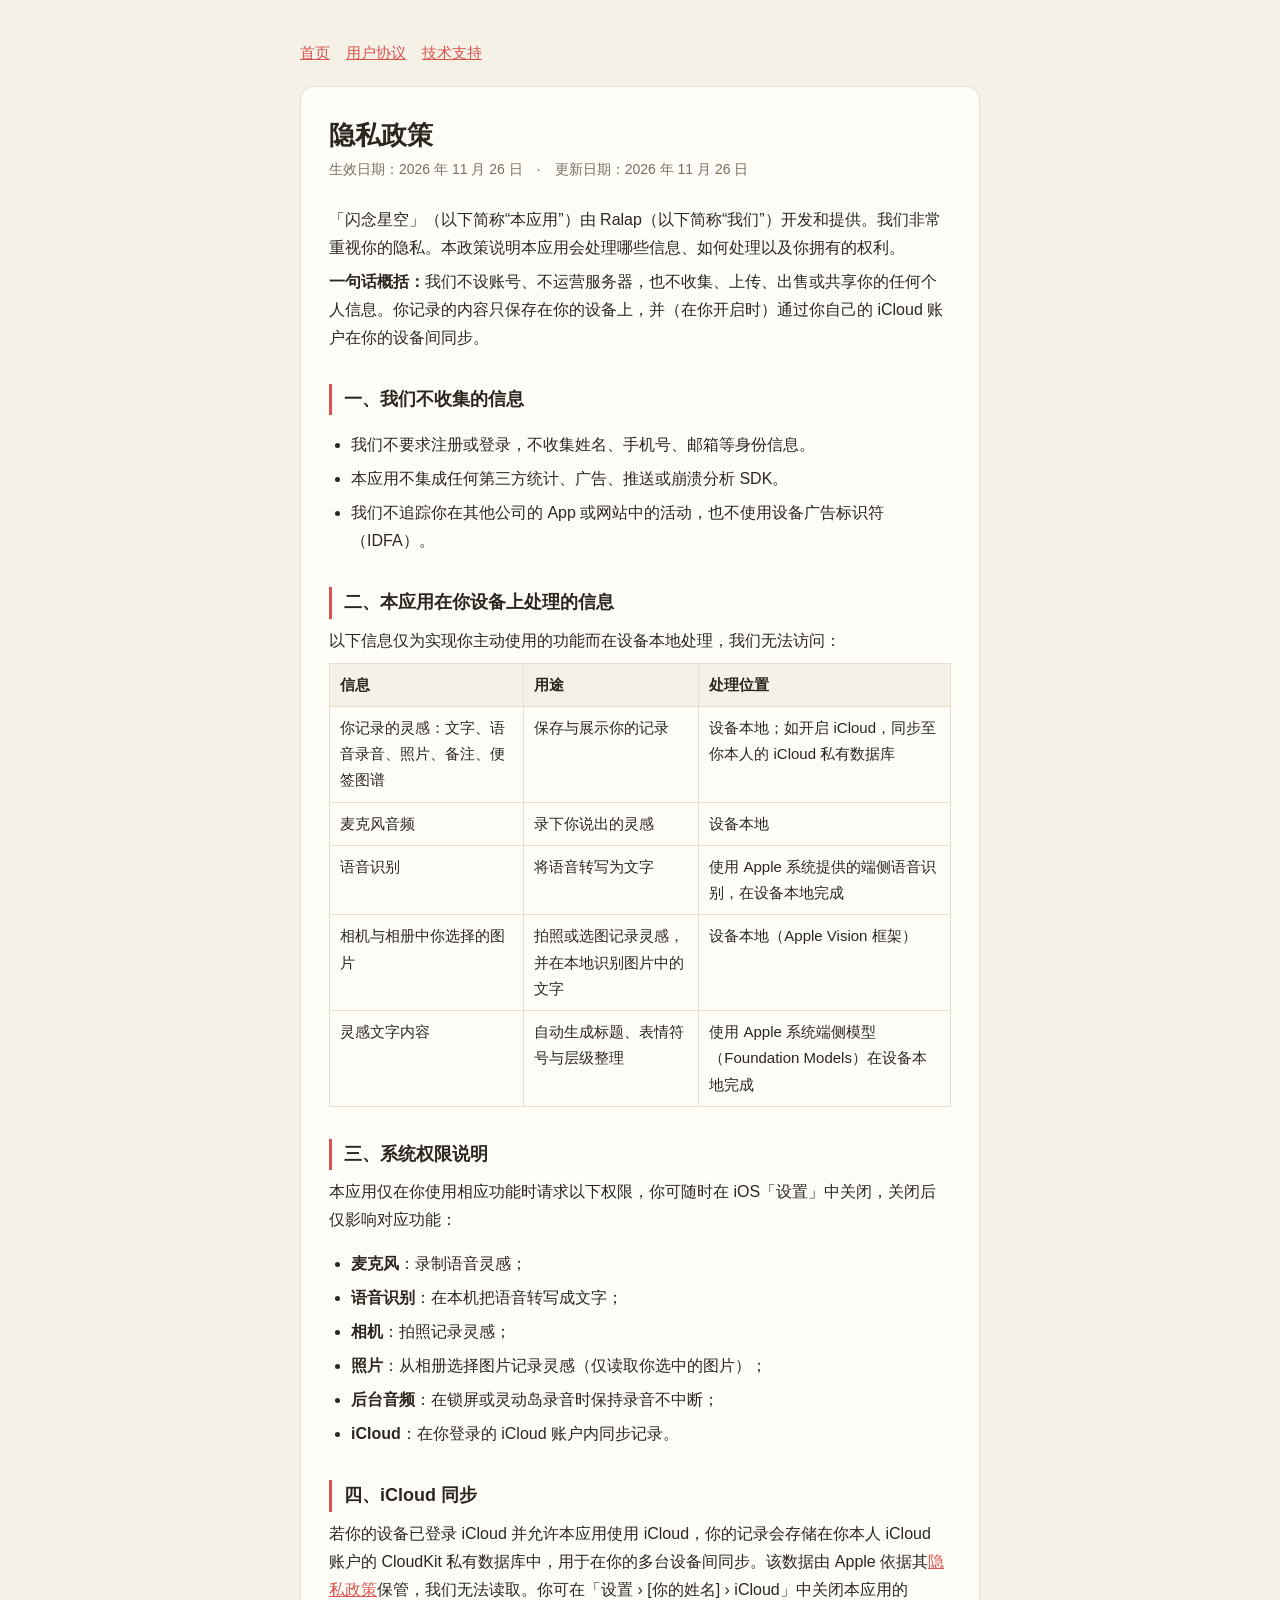
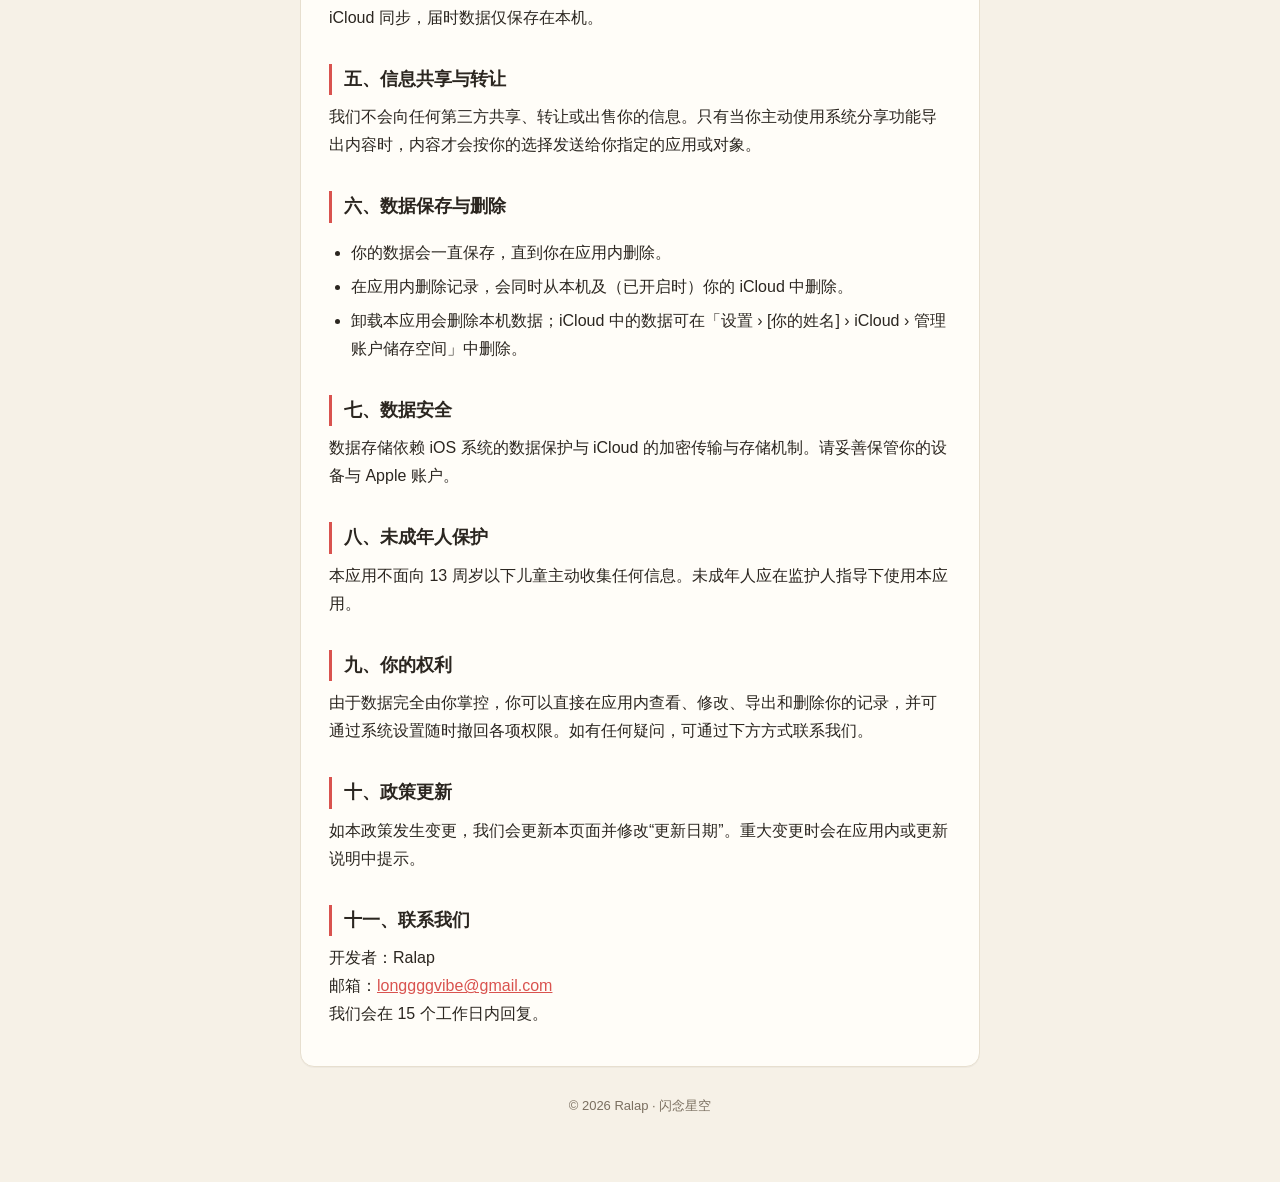
==== privacy.html @ 188cffa5 "闪念星空隐私政策、用户协议与支持页 Co-Authored-By: Claude Opus 5.5 <noreply@anthropic.com>" ====
<!doctype html><html lang="zh-Hans"><head><meta charset="utf-8"><meta name="viewport" content="width=device-width,initial-scale=1">
<title>闪念星空 · 隐私政策</title><link rel="stylesheet" href="style.css"></head><body><main>
<nav><a href="index.html">首页</a><a href="terms.html">用户协议</a><a href="support.html">技术支持</a></nav>
<div class="card">
<h1>隐私政策</h1><p class="meta">生效日期：2026 年 11 月 26 日　·　更新日期：2026 年 11 月 26 日</p>

<p>「闪念星空」（以下简称“本应用”）由 Ralap（以下简称“我们”）开发和提供。我们非常重视你的隐私。本政策说明本应用会处理哪些信息、如何处理以及你拥有的权利。</p>
<p><strong>一句话概括：</strong>我们不设账号、不运营服务器，也不收集、上传、出售或共享你的任何个人信息。你记录的内容只保存在你的设备上，并（在你开启时）通过你自己的 iCloud 账户在你的设备间同步。</p>

<h2>一、我们不收集的信息</h2>
<ul>
<li>我们不要求注册或登录，不收集姓名、手机号、邮箱等身份信息。</li>
<li>本应用不集成任何第三方统计、广告、推送或崩溃分析 SDK。</li>
<li>我们不追踪你在其他公司的 App 或网站中的活动，也不使用设备广告标识符（IDFA）。</li>
</ul>

<h2>二、本应用在你设备上处理的信息</h2>
<p>以下信息仅为实现你主动使用的功能而在设备本地处理，我们无法访问：</p>
<table>
<tr><th>信息</th><th>用途</th><th>处理位置</th></tr>
<tr><td>你记录的灵感：文字、语音录音、照片、备注、便签图谱</td><td>保存与展示你的记录</td><td>设备本地；如开启 iCloud，同步至你本人的 iCloud 私有数据库</td></tr>
<tr><td>麦克风音频</td><td>录下你说出的灵感</td><td>设备本地</td></tr>
<tr><td>语音识别</td><td>将语音转写为文字</td><td>使用 Apple 系统提供的端侧语音识别，在设备本地完成</td></tr>
<tr><td>相机与相册中你选择的图片</td><td>拍照或选图记录灵感，并在本地识别图片中的文字</td><td>设备本地（Apple Vision 框架）</td></tr>
<tr><td>灵感文字内容</td><td>自动生成标题、表情符号与层级整理</td><td>使用 Apple 系统端侧模型（Foundation Models）在设备本地完成</td></tr>
</table>

<h2>三、系统权限说明</h2>
<p>本应用仅在你使用相应功能时请求以下权限，你可随时在 iOS「设置」中关闭，关闭后仅影响对应功能：</p>
<ul>
<li><strong>麦克风</strong>：录制语音灵感；</li>
<li><strong>语音识别</strong>：在本机把语音转写成文字；</li>
<li><strong>相机</strong>：拍照记录灵感；</li>
<li><strong>照片</strong>：从相册选择图片记录灵感（仅读取你选中的图片）；</li>
<li><strong>后台音频</strong>：在锁屏或灵动岛录音时保持录音不中断；</li>
<li><strong>iCloud</strong>：在你登录的 iCloud 账户内同步记录。</li>
</ul>

<h2>四、iCloud 同步</h2>
<p>若你的设备已登录 iCloud 并允许本应用使用 iCloud，你的记录会存储在你本人 iCloud 账户的 CloudKit 私有数据库中，用于在你的多台设备间同步。该数据由 Apple 依据其<a href="https://www.apple.com/legal/privacy/" target="_blank" rel="noopener">隐私政策</a>保管，我们无法读取。你可在「设置 › [你的姓名] › iCloud」中关闭本应用的 iCloud 同步，届时数据仅保存在本机。</p>

<h2>五、信息共享与转让</h2>
<p>我们不会向任何第三方共享、转让或出售你的信息。只有当你主动使用系统分享功能导出内容时，内容才会按你的选择发送给你指定的应用或对象。</p>

<h2>六、数据保存与删除</h2>
<ul>
<li>你的数据会一直保存，直到你在应用内删除。</li>
<li>在应用内删除记录，会同时从本机及（已开启时）你的 iCloud 中删除。</li>
<li>卸载本应用会删除本机数据；iCloud 中的数据可在「设置 › [你的姓名] › iCloud › 管理账户储存空间」中删除。</li>
</ul>

<h2>七、数据安全</h2>
<p>数据存储依赖 iOS 系统的数据保护与 iCloud 的加密传输与存储机制。请妥善保管你的设备与 Apple 账户。</p>

<h2>八、未成年人保护</h2>
<p>本应用不面向 13 周岁以下儿童主动收集任何信息。未成年人应在监护人指导下使用本应用。</p>

<h2>九、你的权利</h2>
<p>由于数据完全由你掌控，你可以直接在应用内查看、修改、导出和删除你的记录，并可通过系统设置随时撤回各项权限。如有任何疑问，可通过下方方式联系我们。</p>

<h2>十、政策更新</h2>
<p>如本政策发生变更，我们会更新本页面并修改“更新日期”。重大变更时会在应用内或更新说明中提示。</p>

<h2>十一、联系我们</h2>
<p>开发者：Ralap<br>邮箱：<a href="mailto:longgggvibe@gmail.com">longgggvibe@gmail.com</a><br>我们会在 15 个工作日内回复。</p>
</div><footer>© 2026 Ralap · 闪念星空</footer></main></body></html>
---- style.css ----
:root{--bg:#f6f1e7;--paper:#fffdf8;--ink:#2b2620;--muted:#7a6f60;--accent:#d9534f;--line:#e7dfcf}
@media (prefers-color-scheme:dark){:root{--bg:#16140f;--paper:#211e18;--ink:#ece6da;--muted:#a3998a;--line:#3a342a}}
*{box-sizing:border-box}
body{margin:0;background:var(--bg);color:var(--ink);font:16px/1.75 -apple-system,BlinkMacSystemFont,"PingFang SC","Helvetica Neue",sans-serif;-webkit-text-size-adjust:100%}
main{max-width:720px;margin:0 auto;padding:40px 20px 64px}
.card{background:var(--paper);border:1px solid var(--line);border-radius:14px;padding:32px 28px;box-shadow:0 1px 0 rgba(0,0,0,.03)}
h1{font-size:26px;line-height:1.3;margin:0 0 4px}
.meta{color:var(--muted);font-size:14px;margin:0 0 24px}
h2{font-size:18px;margin:32px 0 8px;padding-left:12px;border-left:3px solid var(--accent)}
p,li{margin:6px 0}
ul{padding-left:22px}
a{color:var(--accent)}
table{width:100%;border-collapse:collapse;font-size:15px;margin:8px 0}
th,td{border:1px solid var(--line);padding:8px 10px;text-align:left;vertical-align:top}
th{background:var(--bg)}
nav{display:flex;gap:16px;margin-bottom:20px;font-size:15px}
footer{color:var(--muted);font-size:13px;text-align:center;margin-top:28px}
.links a{display:block;padding:16px 18px;margin:12px 0;border:1px solid var(--line);border-radius:12px;text-decoration:none;color:var(--ink);background:var(--bg)}
.links a span{display:block;color:var(--muted);font-size:14px}
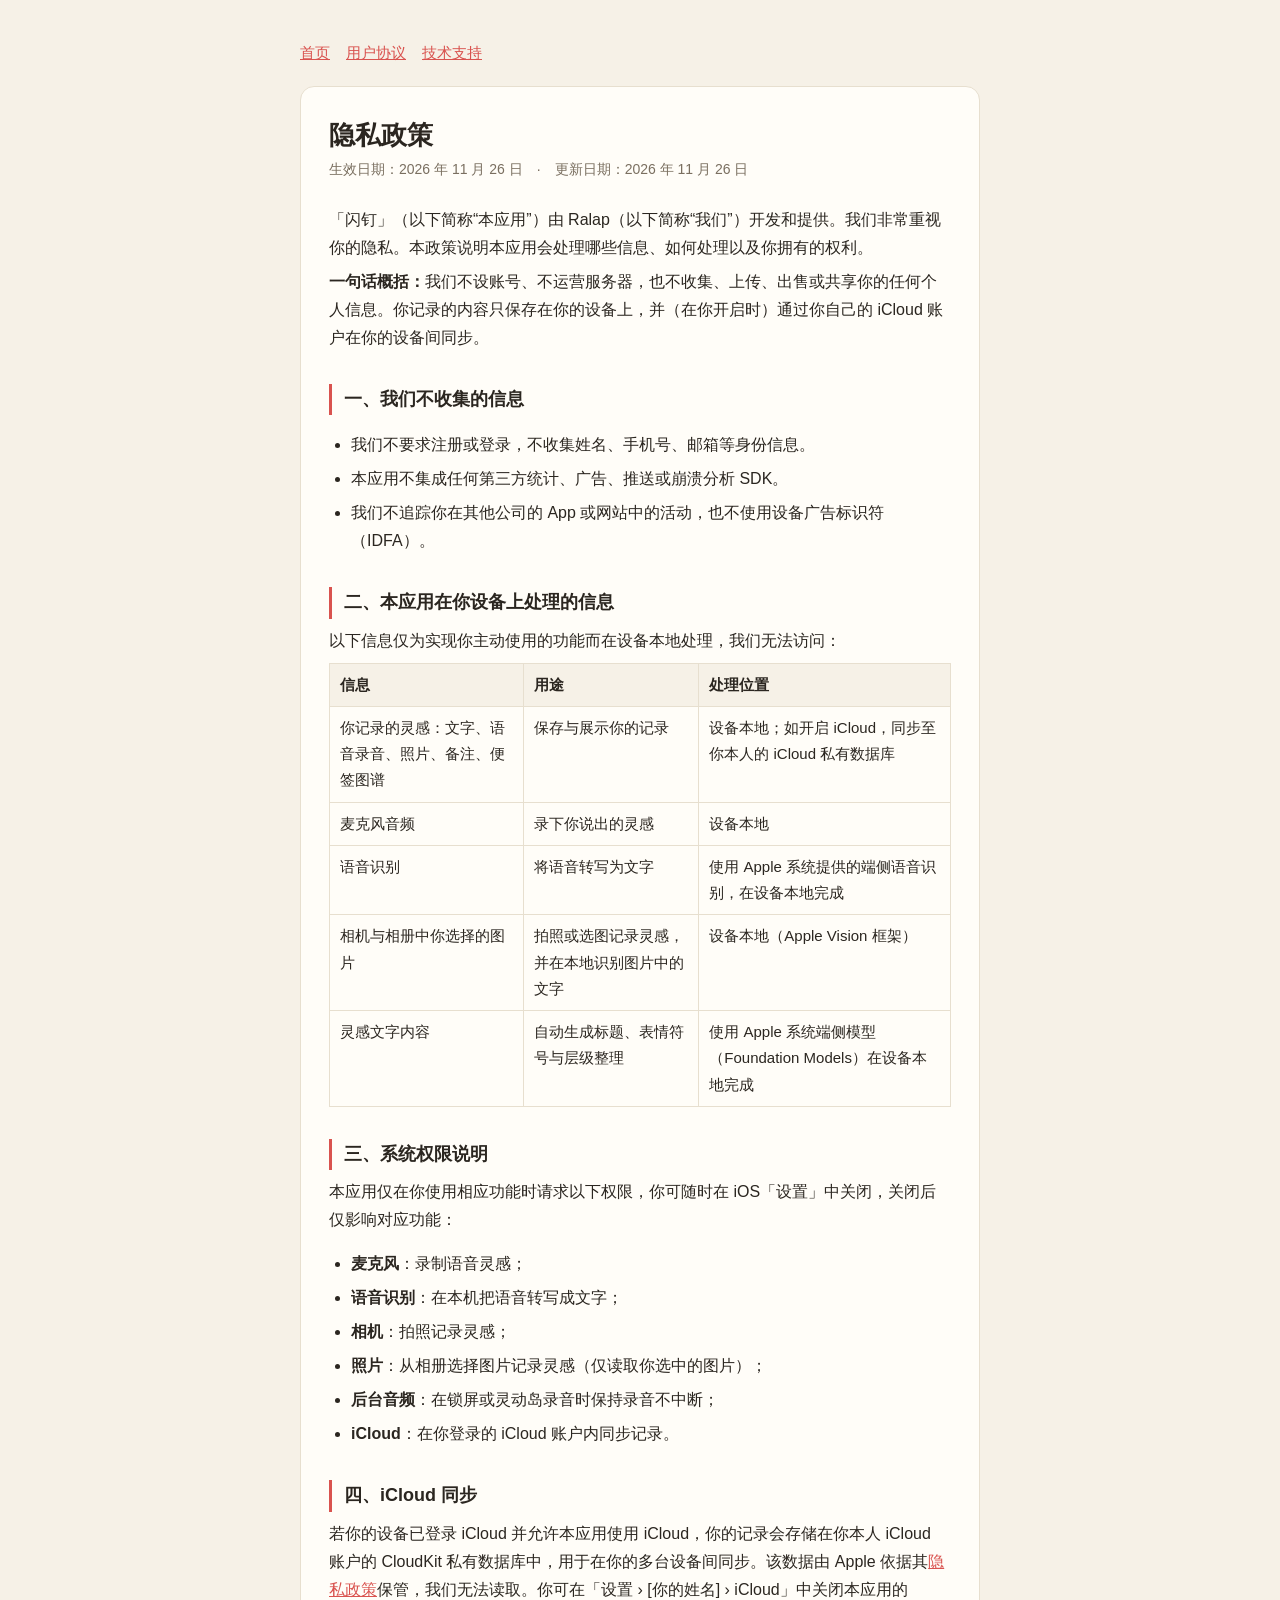
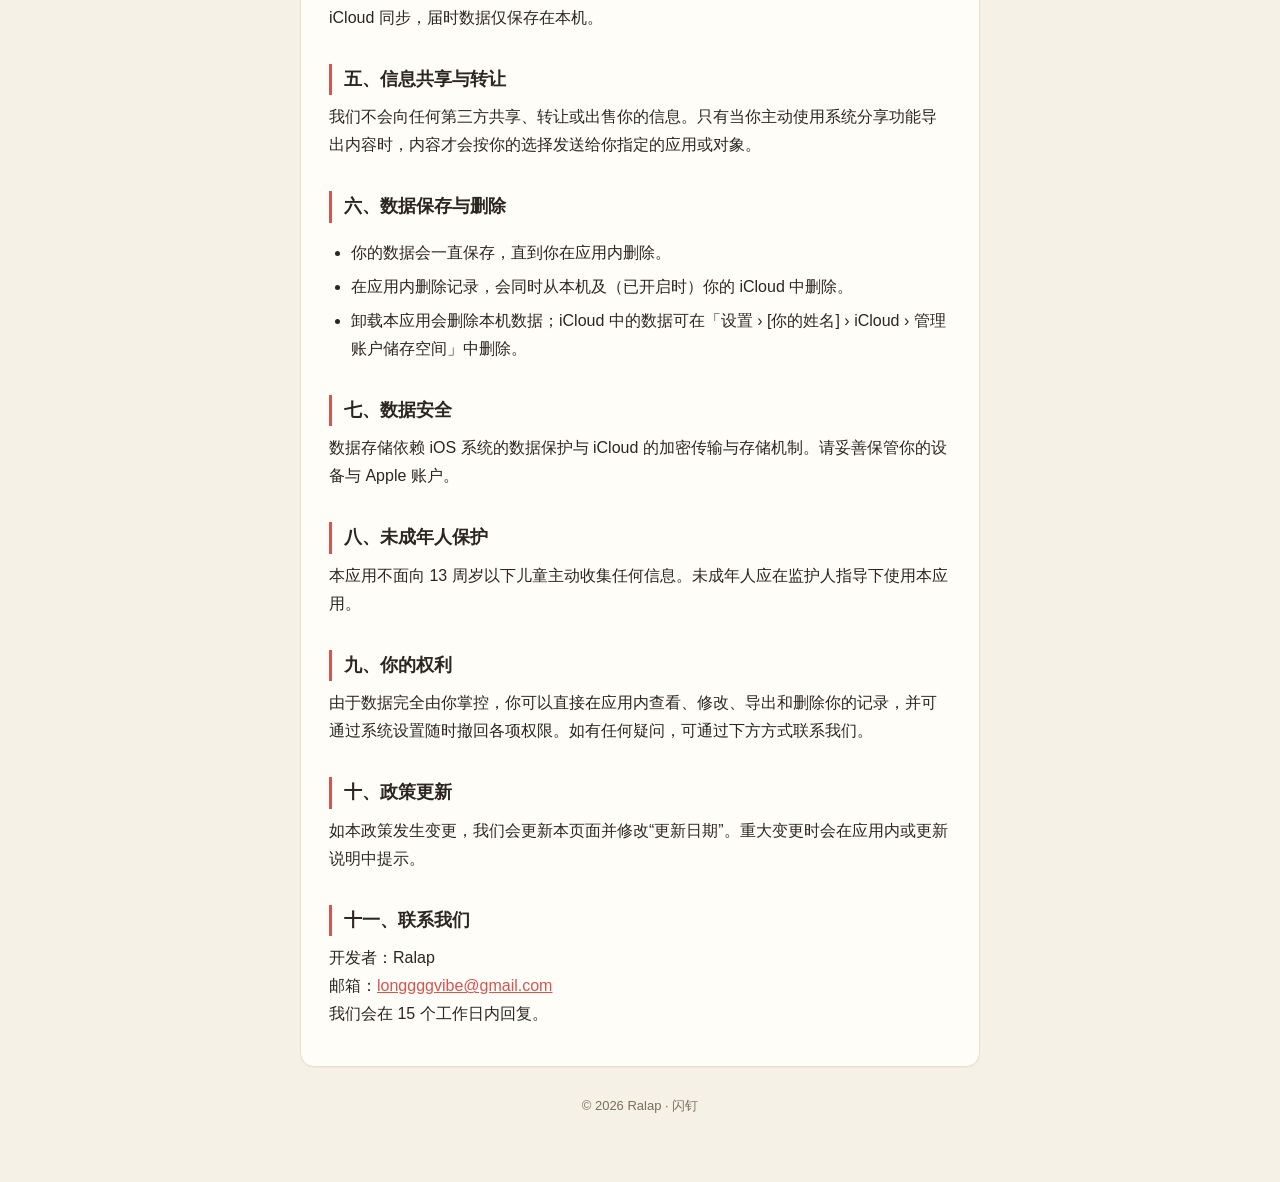
==== commit c1f29a08: "更名为闪钉 Co-Authored-By: Claude Opus 5.5 <noreply@anthropic.com>" ====
--- a/privacy.html
+++ b/privacy.html
@@ -1,10 +1,10 @@
 <!doctype html><html lang="zh-Hans"><head><meta charset="utf-8"><meta name="viewport" content="width=device-width,initial-scale=1">
-<title>闪念星空 · 隐私政策</title><link rel="stylesheet" href="style.css"></head><body><main>
+<title>闪钉 · 隐私政策</title><link rel="stylesheet" href="style.css"></head><body><main>
 <nav><a href="index.html">首页</a><a href="terms.html">用户协议</a><a href="support.html">技术支持</a></nav>
 <div class="card">
 <h1>隐私政策</h1><p class="meta">生效日期：2026 年 11 月 26 日　·　更新日期：2026 年 11 月 26 日</p>
 
-<p>「闪念星空」（以下简称“本应用”）由 Ralap（以下简称“我们”）开发和提供。我们非常重视你的隐私。本政策说明本应用会处理哪些信息、如何处理以及你拥有的权利。</p>
+<p>「闪钉」（以下简称“本应用”）由 Ralap（以下简称“我们”）开发和提供。我们非常重视你的隐私。本政策说明本应用会处理哪些信息、如何处理以及你拥有的权利。</p>
 <p><strong>一句话概括：</strong>我们不设账号、不运营服务器，也不收集、上传、出售或共享你的任何个人信息。你记录的内容只保存在你的设备上，并（在你开启时）通过你自己的 iCloud 账户在你的设备间同步。</p>
 
 <h2>一、我们不收集的信息</h2>
@@ -63,4 +63,4 @@
 
 <h2>十一、联系我们</h2>
 <p>开发者：Ralap<br>邮箱：<a href="mailto:longgggvibe@gmail.com">longgggvibe@gmail.com</a><br>我们会在 15 个工作日内回复。</p>
-</div><footer>© 2026 Ralap · 闪念星空</footer></main></body></html>
+</div><footer>© 2026 Ralap · 闪钉</footer></main></body></html>
